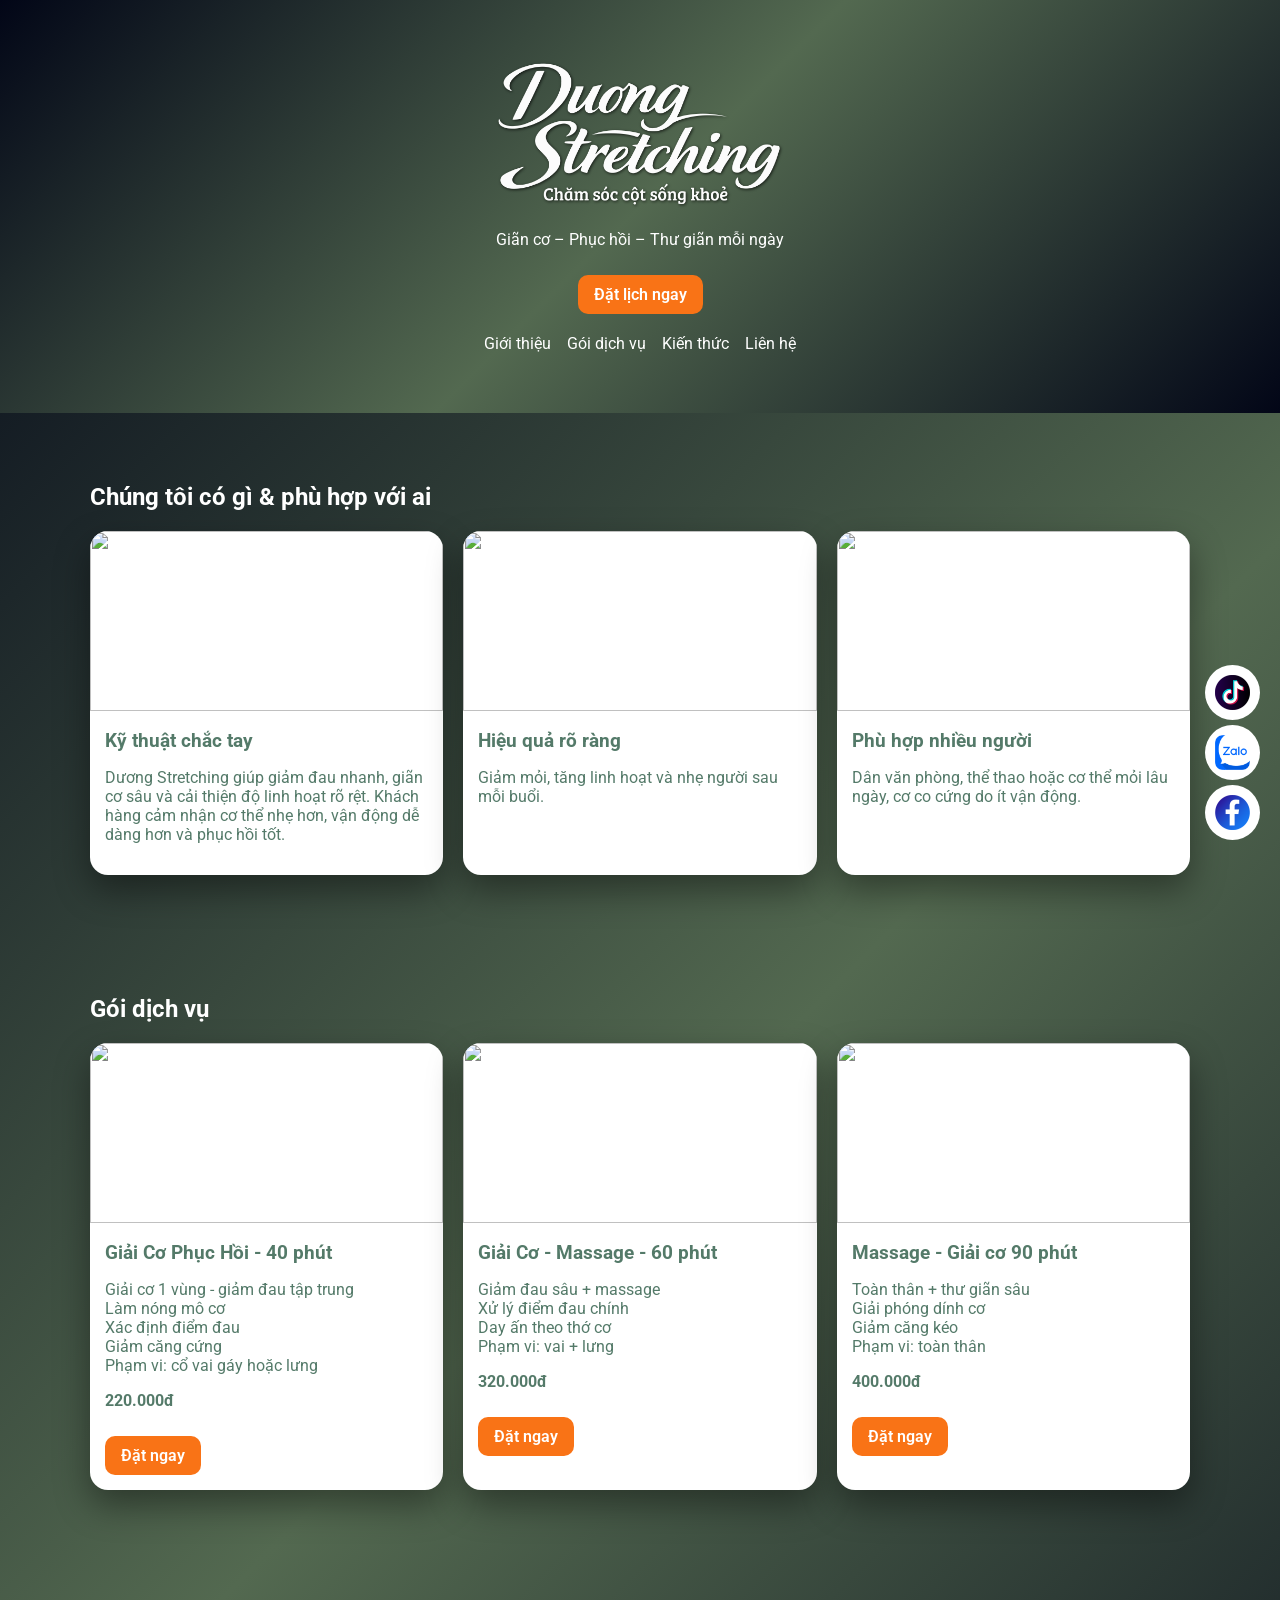
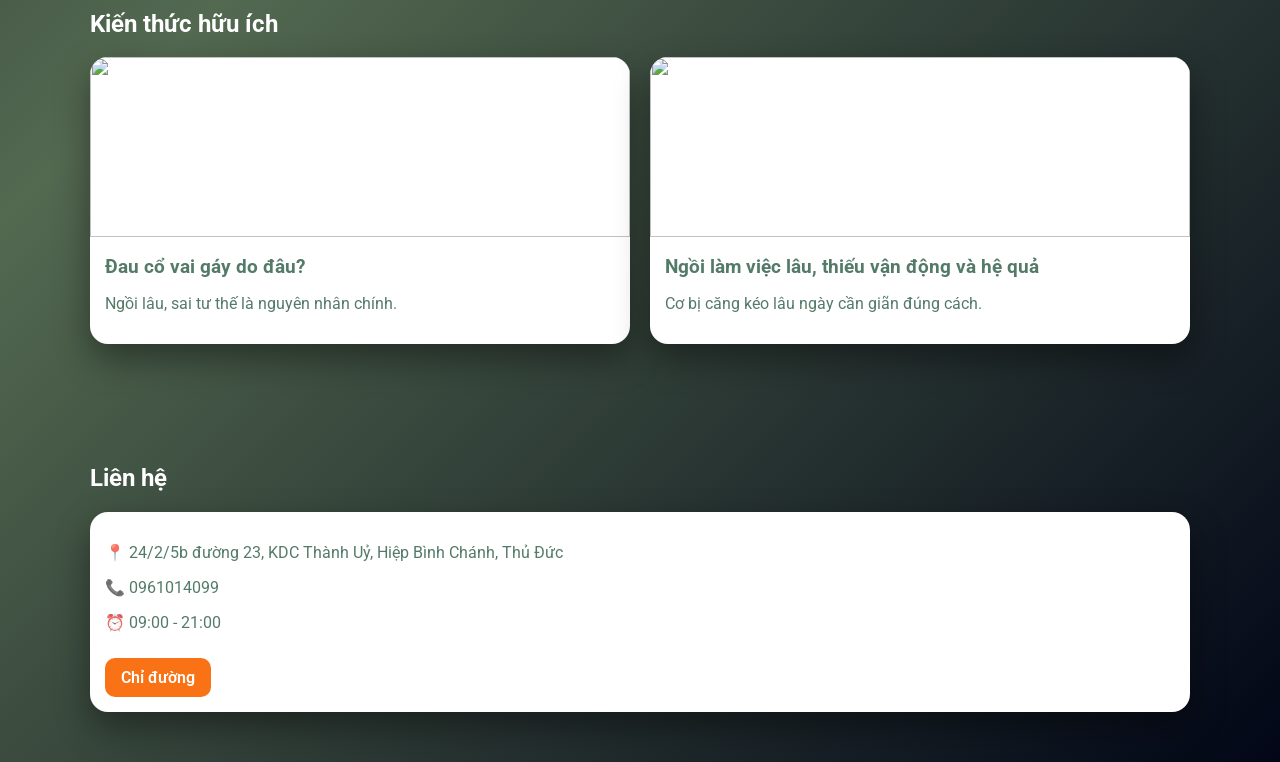
==== index.html @ f9e5c25d "Update index.html" ====
<!DOCTYPE html>
<html lang="vi">
<head>
<meta charset="UTF-8">
<meta name="viewport" content="width=device-width, initial-scale=1.0">
<title>Dương Stretching</title>

<link rel="preconnect" href="https://fonts.googleapis.com">
<link rel="preconnect" href="https://fonts.gstatic.com" crossorigin>
<link href="https://fonts.googleapis.com/css2?family=Roboto:ital,wght@0,100..900;1,100..900&display=swap" rel="stylesheet">
  
<style>
body{
  margin:0;
  font-family: "Roboto", sans-serif;
  background:linear-gradient(135deg,#020617,#536950,#020617);
  color:#ffffff;
  -webkit-font-smoothing: antialiased;
  -moz-osx-font-smoothing: grayscale;
}
/* HEADER */
header{
  padding:60px 20px;
  text-align:center;background:linear-gradient(135deg,#020617,#536950,#020617);
}

h1{font-size:42px;margin:0}
.highlight{color:#fff}
p{
  color:#21523cc4;
  opacity:1;
}
nav{
  margin-top:20px;
  display:flex;
  justify-content:center;
  flex-wrap:nowrap;
  overflow-x:auto;
  scroll-behavior:smooth;
}

nav a{
  margin:0 8px;
  color:#ffffff;
  text-decoration:none;
  white-space:nowrap;
  flex-shrink:0;
}
nav a:hover{color:#f97316}

/* SECTION */
section{
  padding:50px 20px;
  max-width:1100px;
  margin:auto;
}

.grid{
  display:grid;
  grid-template-columns:repeat(auto-fit,minmax(280px,1fr));
  gap:20px;
}

/* CARD */
.card{
  background:#ffffff;
  border-radius:18px;
  overflow:hidden;
  box-shadow:0 15px 35px rgba(0,0,0,0.4);
  transition:0.3s;
  cursor:pointer;
}
.card:hover{
  transform:translateY(-8px) scale(1.02);
}
.card img{
  width:100%;
  height:180px;
  object-fit:cover;
}
.card-content{
  padding:15px;
  color:#21523cc4;
}
.card h3{margin:0 0 10px}

/* BUTTON */
.cta{
  display:inline-block;
  margin-top:10px;
  padding:10px 16px;
  background:#f97316;
  border-radius:10px;
  color:#fff;
  text-decoration:none;
  font-weight:600;
}

/* FLOAT BUTTON */
.float-btn{
  position:fixed;
  right:20px;
  width:55px;
  height:55px;
  border-radius:50%;
  display:flex;
  align-items:center;
  justify-content:center;
  z-index:999;

  animation: shake 6s infinite;
  will-change: transform;
}
.float-btn:hover{
  animation: shake 0.6s;
}
  @keyframes shake {
  0%, 90%, 100% { transform: translateX(0); }
  92% { transform: translateX(-3px); }
  94% { transform: translateX(3px); }
  96% { transform: translateX(-3px); }
  98% { transform: translateX(3px); }
}
  .float-btn img{
  width:35px;
  height:35px;
}
.tiktok{bottom:180px;background:#fff}
.zalo{bottom:120px;background:#fff}
.fb{bottom:60px;background:#fff}
/* FOOTER */
footer{
  text-align:center;
  padding:20px;
  background:#536950;
}
</style>
</head>

<body>

<header>
<img src="Logo.png" style="height:150px;" class="logo">
<p style="color:#ffffff;">
  Giãn cơ – Phục hồi – Thư giãn mỗi ngày
</p>
<a class="cta" href="https://zalo.me/0961014099">Đặt lịch ngay</a>

<nav>
<a href="#gioithieu">Giới thiệu</a>
<a href="#banggia">Gói dịch vụ</a>
<a href="#blog">Kiến thức</a>
<a href="#lienhe">Liên hệ</a>
</nav>
</header>

<!-- GIỚI THIỆU -->
<section id="gioithieu">
<h2>Chúng tôi có gì & phù hợp với ai</h2>

<div class="grid">

<div class="card">
<img src="https://images.unsplash.com/photo-1600334129128-685c5582fd35">
<div class="card-content">
<h3>Kỹ thuật chắc tay</h3>
<p>Dương Stretching giúp giảm đau nhanh, giãn cơ sâu và cải thiện độ linh hoạt rõ rệt. Khách hàng cảm nhận cơ thể nhẹ hơn, vận động dễ dàng hơn và phục hồi tốt.</p>
</div>
</div>

<div class="card">
<img src="https://images.unsplash.com/photo-1588776814546-1ffcf47267a5">
<div class="card-content">
<h3>Hiệu quả rõ ràng</h3>
<p>Giảm mỏi, tăng linh hoạt và nhẹ người sau mỗi buổi.</p>
</div>
</div>

<div class="card">
<img src="https://images.unsplash.com/photo-1591343395902-1adcb454c4a2">
<div class="card-content">
<h3>Phù hợp nhiều người</h3>
<p>Dân văn phòng, thể thao hoặc cơ thể mỏi lâu ngày, cơ co cứng do ít vận động.</p>
</div>
</div>

</div>
</section>

<!-- BẢNG GIÁ -->
<section id="banggia">
<h2>Gói dịch vụ</h2>

<div class="grid">

<div class="card">
<img src="https://images.unsplash.com/photo-1517836357463-d25dfeac3438">
<div class="card-content">
<h3>Giải Cơ Phục Hồi - 40 phút</h3>
<p>Giải cơ 1 vùng - giảm đau tập trung<br>
Làm nóng mô cơ<br>
Xác định điểm đau<br>
Giảm căng cứng<br>
Phạm vi: cổ vai gáy hoặc lưng</p>
<p><strong>220.000đ</strong></p>
<a class="cta" href="https://zalo.me/0961014099">Đặt ngay</a>
</div>
</div>

<div class="card">
<img src="https://images.unsplash.com/photo-1599058917212-d750089bc07e">
<div class="card-content">
<h3>Giải Cơ - Massage - 60 phút</h3>
<p>Giảm đau sâu + massage<br>
Xử lý điểm đau chính<br>
Day ấn theo thớ cơ<br>
Phạm vi: vai + lưng</p>
<p><strong>320.000đ</strong></p>
<a class="cta" href="https://zalo.me/0961014099">Đặt ngay</a>
</div>
</div>

<div class="card">
<img src="https://images.unsplash.com/photo-1545205597-3d9d02c29597">
<div class="card-content">
<h3>Massage - Giải cơ 90 phút</h3>
<p>Toàn thân + thư giãn sâu<br>
Giải phóng dính cơ<br>
Giảm căng kéo<br>
Phạm vi: toàn thân</p>
<p><strong>400.000đ</strong></p>
<a class="cta" href="https://zalo.me/0961014099">Đặt ngay</a>
</div>
</div>

</div>
</section>

<!-- BLOG -->
<section id="blog">
<h2>Kiến thức hữu ích</h2>

<div class="grid">

<div class="card" onclick="window.location.href='dau-co-vai-gay.html'">
<img src="https://images.unsplash.com/photo-1583454110551-21f2fa2afe61">
<div class="card-content">
<h3>Đau cổ vai gáy do đâu?</h3>
<p>Ngồi lâu, sai tư thế là nguyên nhân chính.</p>
</div>
</div>

<div class="card" onclick="window.location.href='ngoi-lam-viec-lau.html'">
<img src="https://images.unsplash.com/photo-1594737625785-cb1c5d0c7b0f">
<div class="card-content">
<h3>Ngồi làm việc lâu, thiếu vận động và hệ quả</h3>
<p>Cơ bị căng kéo lâu ngày cần giãn đúng cách.</p>
</div>
</div>

</div>
</section>

<!-- LIÊN HỆ -->
<section id="lienhe">
<h2>Liên hệ</h2>

<div class="card">
<div class="card-content">
<p>📍 24/2/5b đường 23, KDC Thành Uỷ, Hiệp Bình Chánh, Thủ Đức</p>
<p>📞 0961014099</p>
<p>⏰ 09:00 - 21:00</p>
<a class="cta" href="https://maps.app.goo.gl/8fhPczKwHspt1KxB7">Chỉ đường</a>
</div>
</div>

</section>

<!-- FLOAT BUTTON -->
<a class="float-btn tiktok" href="https://www.tiktok.com/@duongtrilieu94" target="blank"><img src="tiktok.png"></a>
<a class="float-btn zalo" href="https://zalo.me/0961014099" target="blank"><img src="zalo.png"></a>
<a class="float-btn fb" href="https://www.facebook.com/profile.php?id=100063481373618" target="blank"><img src="facebook.png"></a>
</body>
</html>
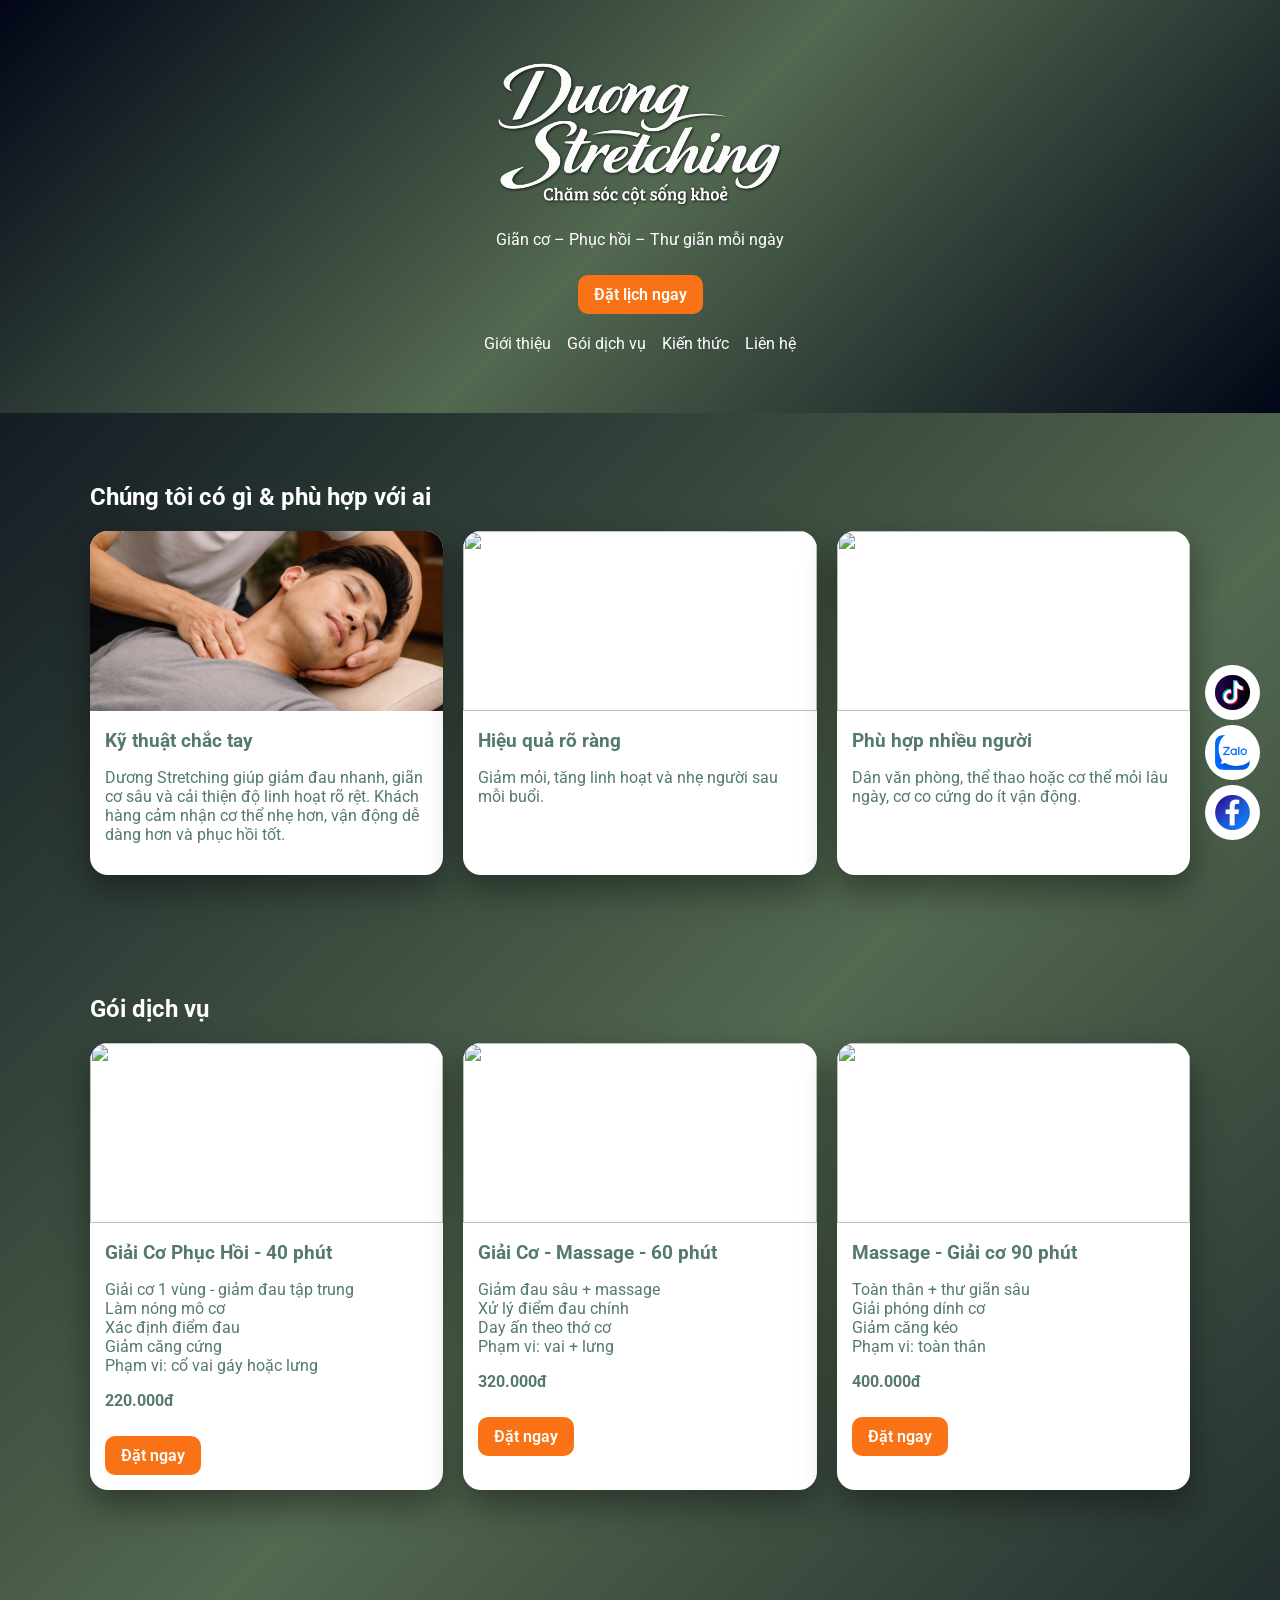
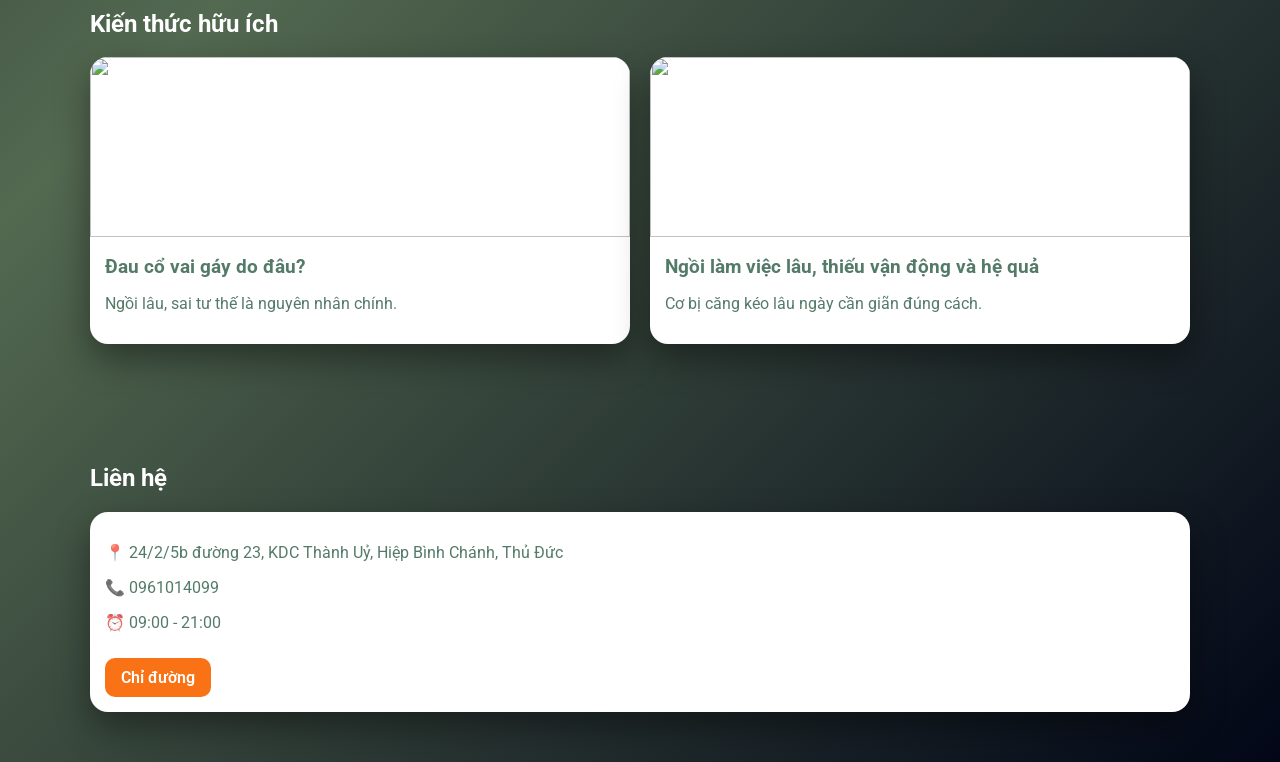
==== commit 78f98501: "Update index.html" ====
--- a/index.html
+++ b/index.html
@@ -161,7 +161,7 @@
 <div class="grid">
 
 <div class="card">
-<img src="https://images.unsplash.com/photo-1600334129128-685c5582fd35">
+<img src="ky-thuat-chac-tay.png">
 <div class="card-content">
 <h3>Kỹ thuật chắc tay</h3>
 <p>Dương Stretching giúp giảm đau nhanh, giãn cơ sâu và cải thiện độ linh hoạt rõ rệt. Khách hàng cảm nhận cơ thể nhẹ hơn, vận động dễ dàng hơn và phục hồi tốt.</p>
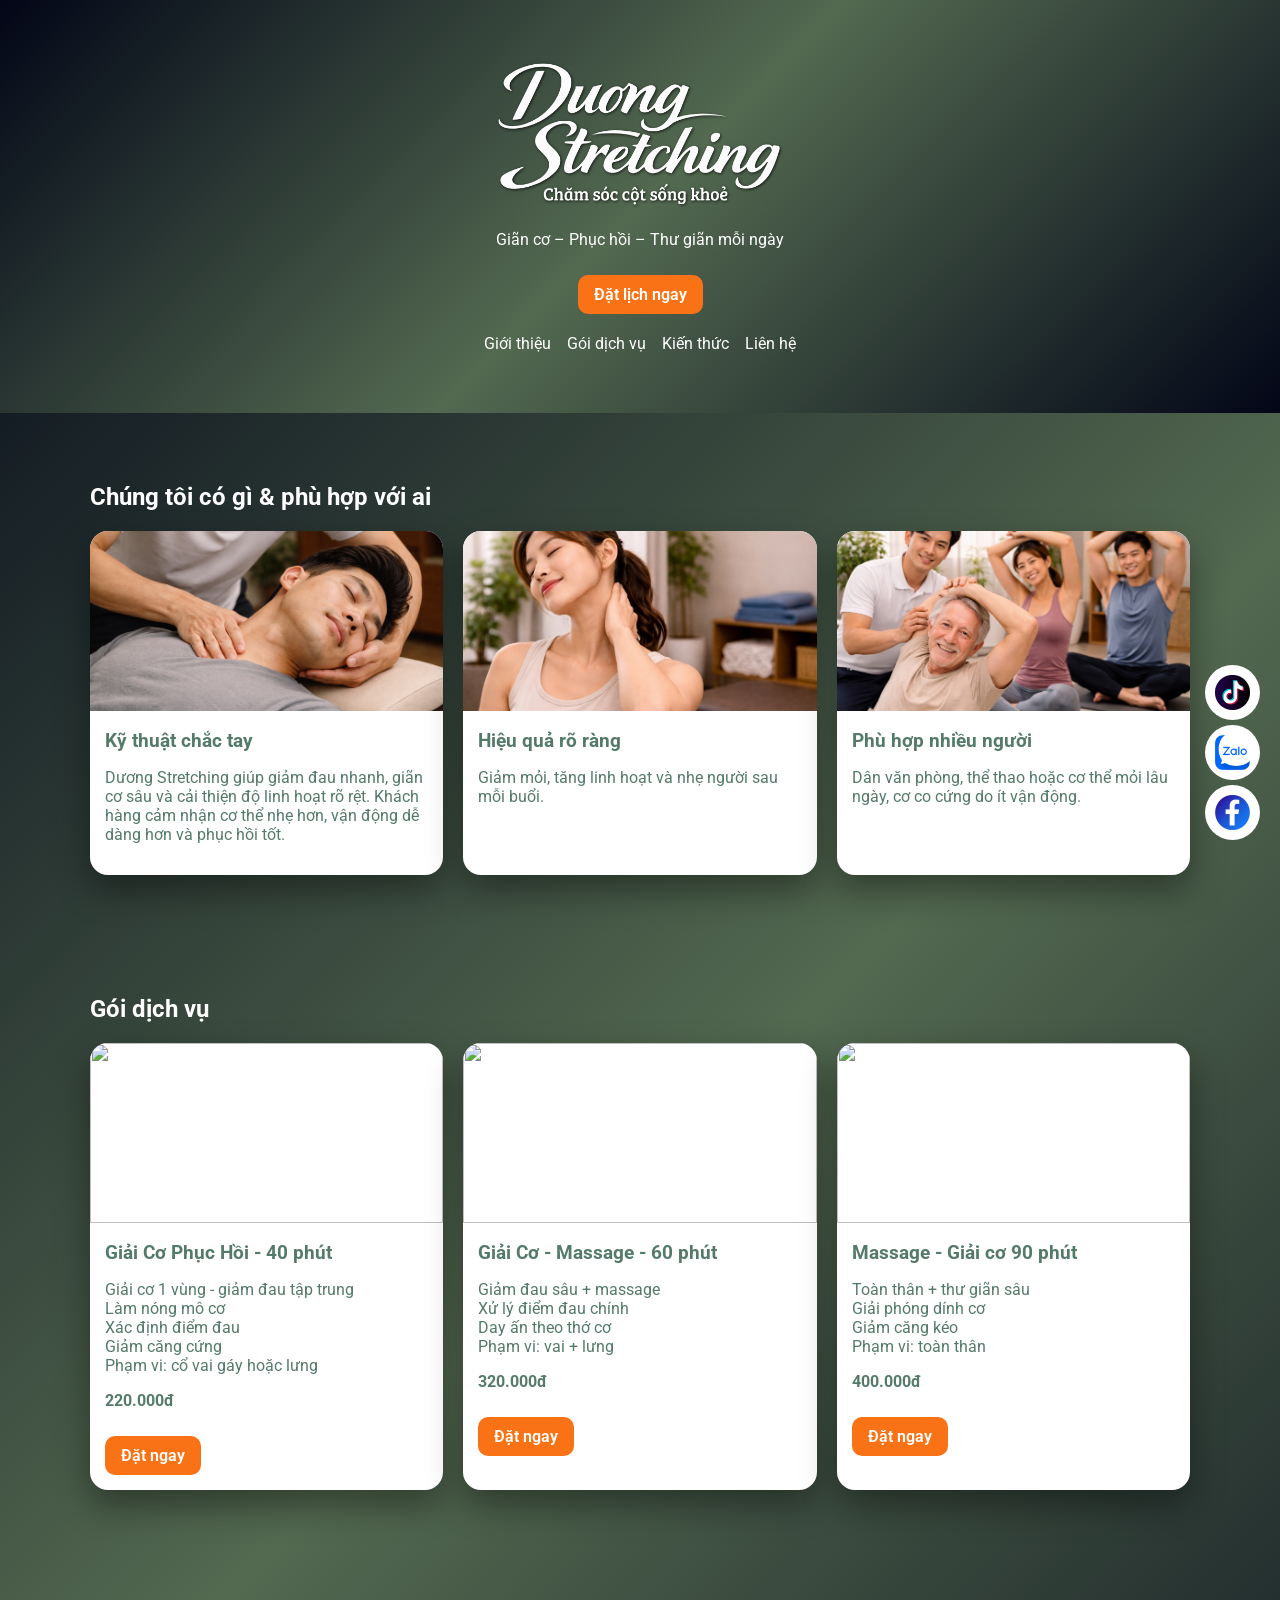
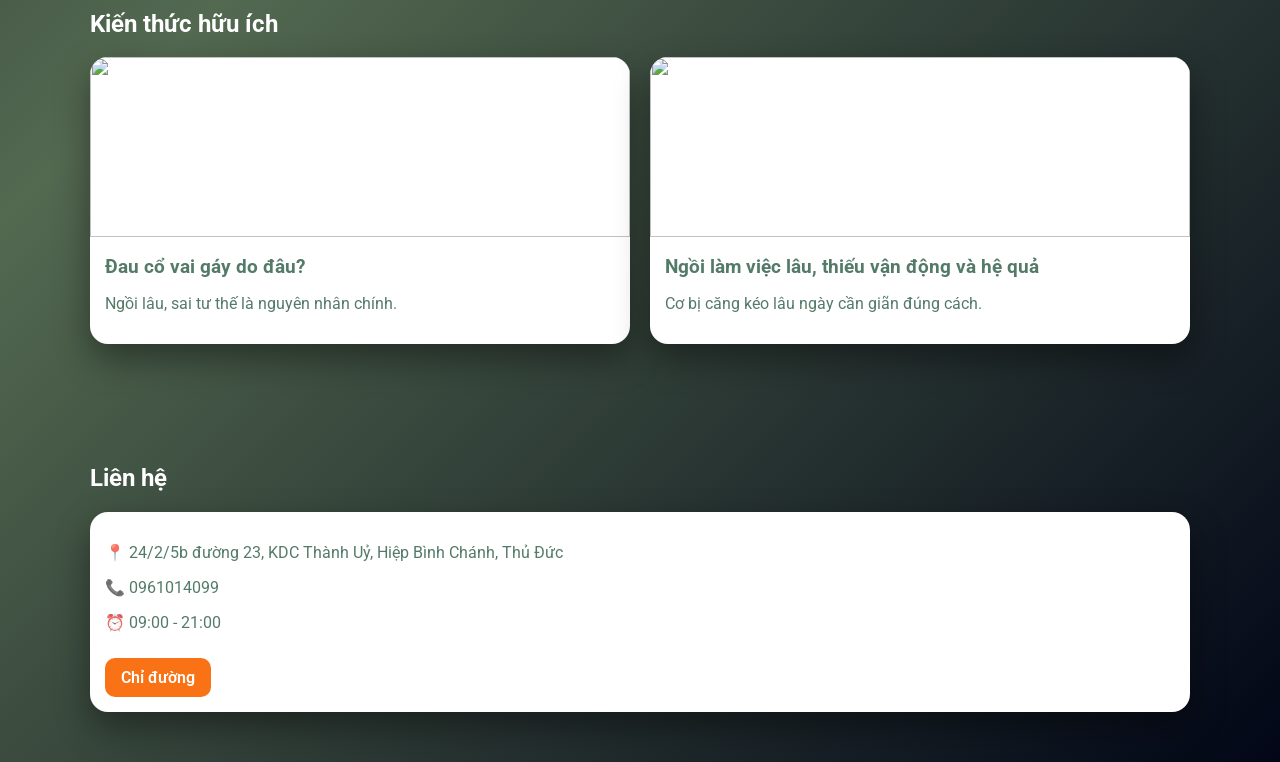
==== commit f3c31939: "Update index.html" ====
--- a/index.html
+++ b/index.html
@@ -169,7 +169,7 @@
 </div>
 
 <div class="card">
-<img src="https://images.unsplash.com/photo-1588776814546-1ffcf47267a5">
+<img src="hieu-qua-ro-rang.png">
 <div class="card-content">
 <h3>Hiệu quả rõ ràng</h3>
 <p>Giảm mỏi, tăng linh hoạt và nhẹ người sau mỗi buổi.</p>
@@ -177,7 +177,7 @@
 </div>
 
 <div class="card">
-<img src="https://images.unsplash.com/photo-1591343395902-1adcb454c4a2">
+<img src="phu-hop-voi-nhieu-nguoi.png">
 <div class="card-content">
 <h3>Phù hợp nhiều người</h3>
 <p>Dân văn phòng, thể thao hoặc cơ thể mỏi lâu ngày, cơ co cứng do ít vận động.</p>
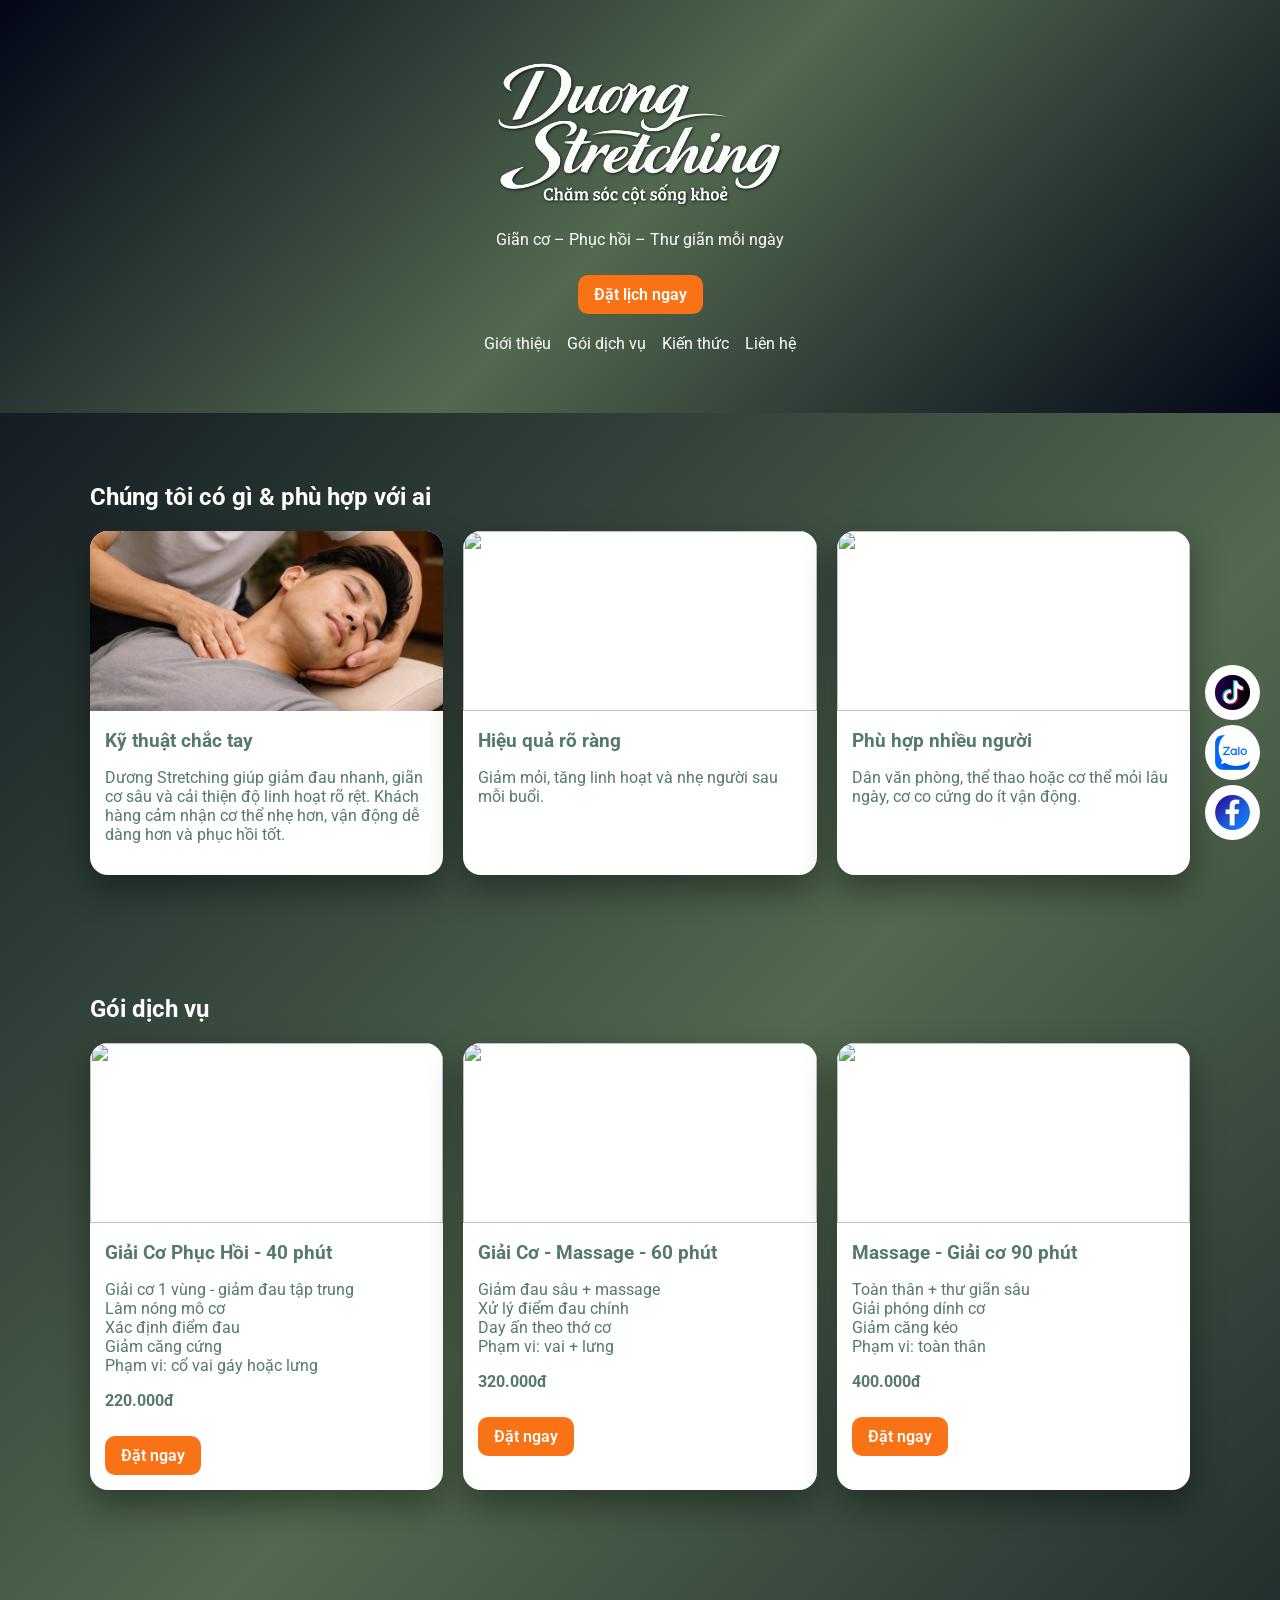
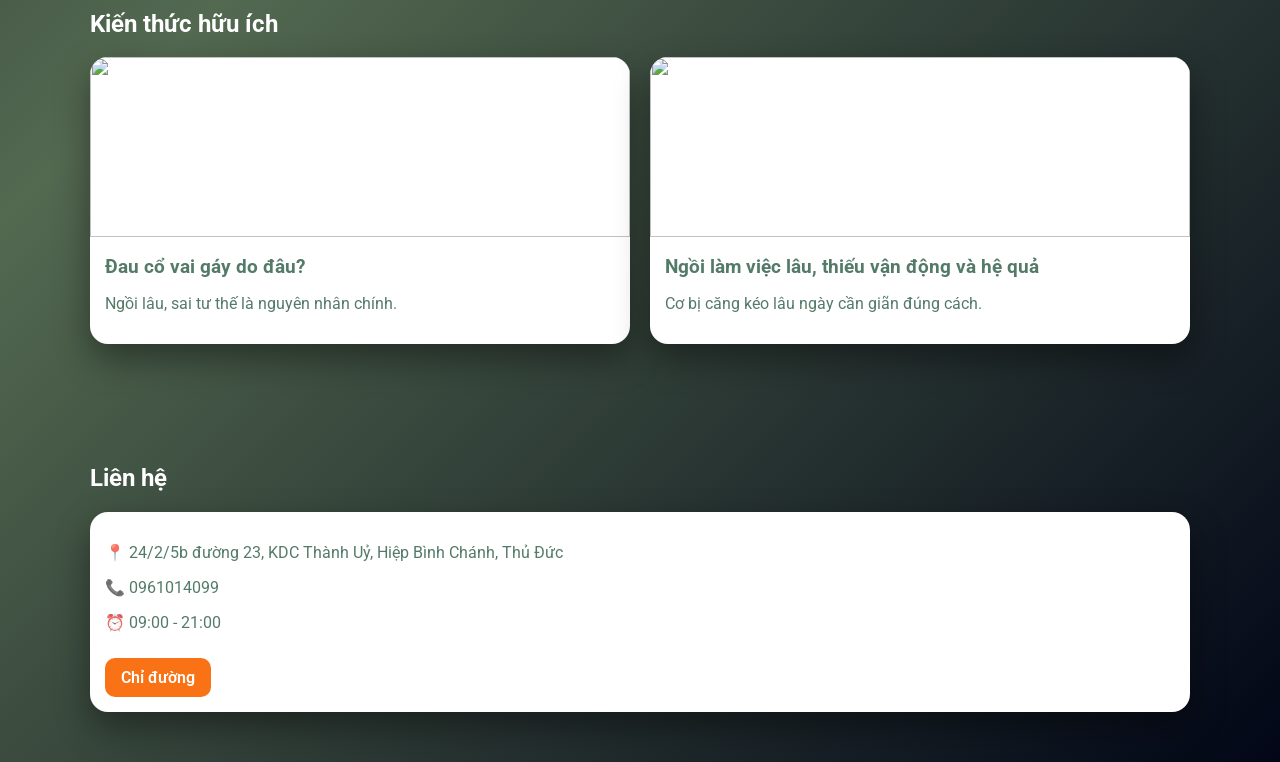
==== commit 2f279abf: "Update index.html" ====
--- a/index.html
+++ b/index.html
@@ -161,7 +161,7 @@
 <div class="grid">
 
 <div class="card">
-<img src="ky-thuat-chac-tay.png">
+<img src="image/ky-thuat-chac-tay.png">
 <div class="card-content">
 <h3>Kỹ thuật chắc tay</h3>
 <p>Dương Stretching giúp giảm đau nhanh, giãn cơ sâu và cải thiện độ linh hoạt rõ rệt. Khách hàng cảm nhận cơ thể nhẹ hơn, vận động dễ dàng hơn và phục hồi tốt.</p>
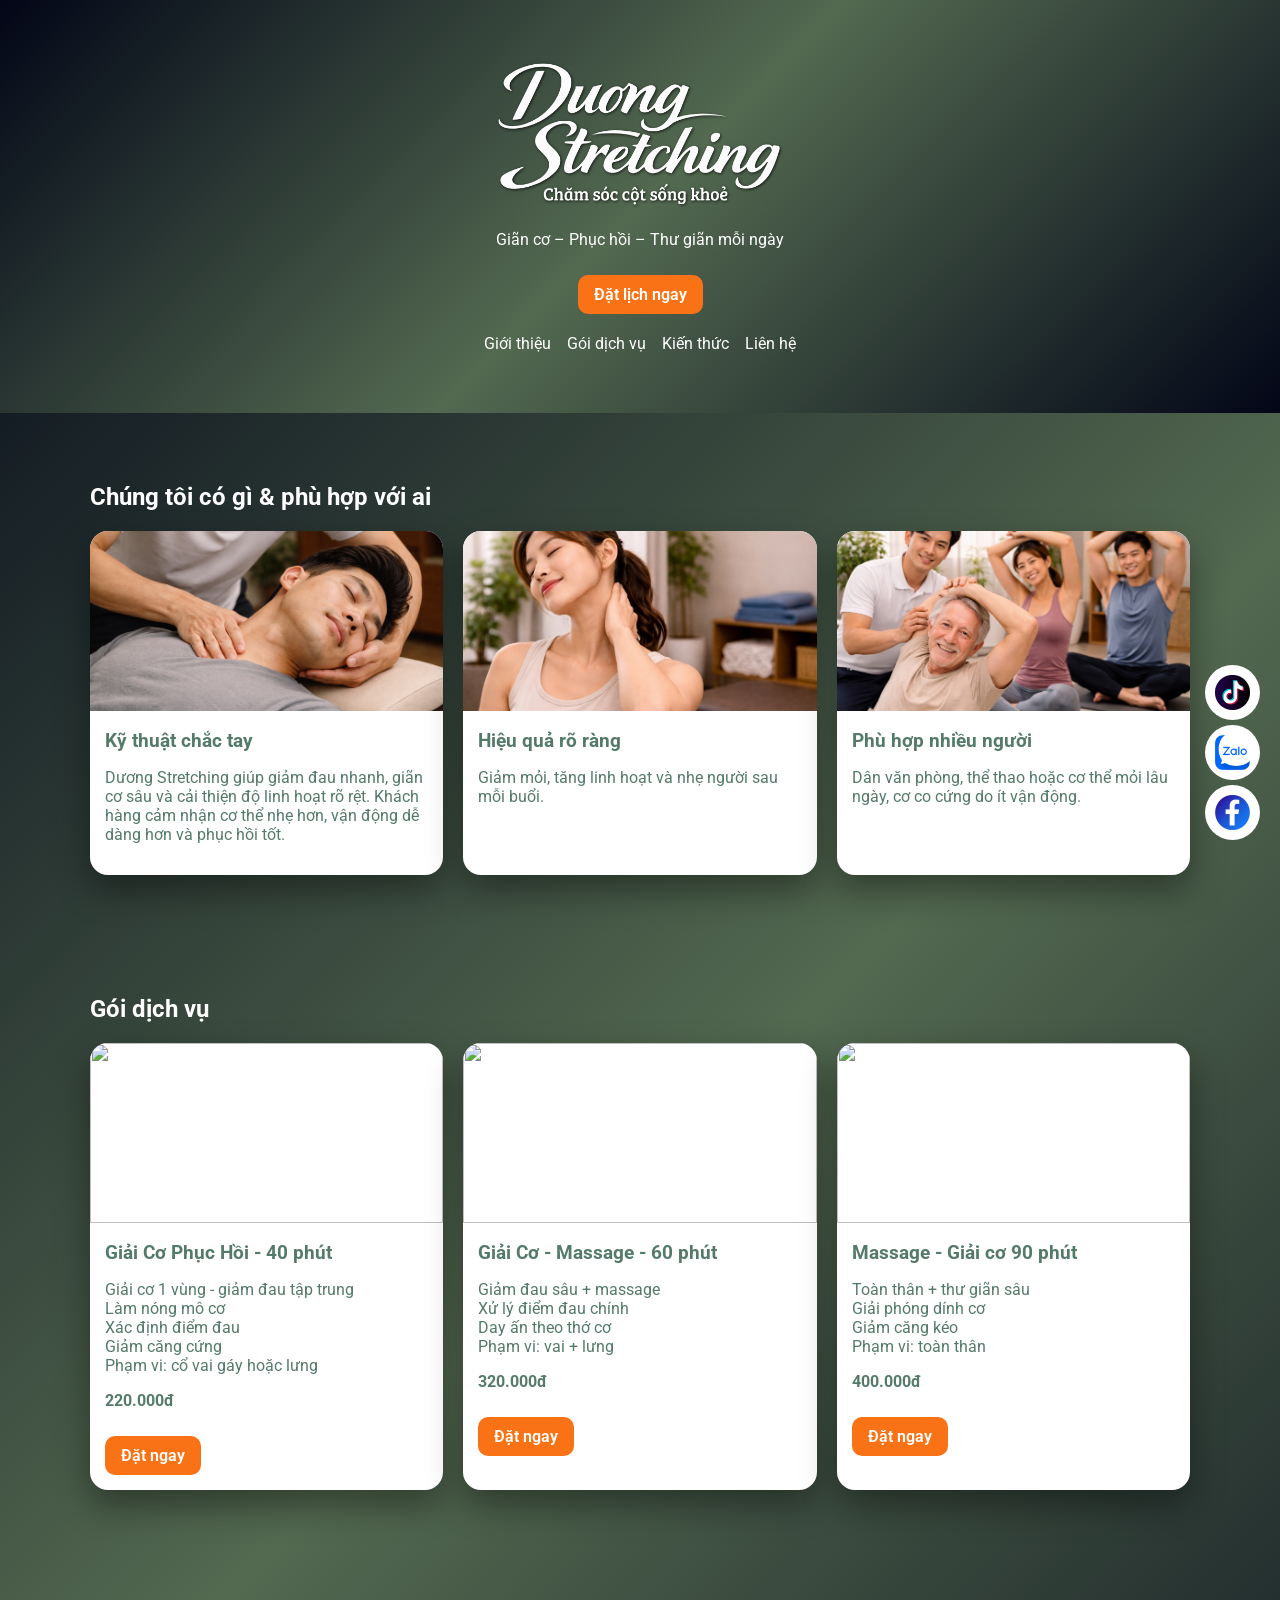
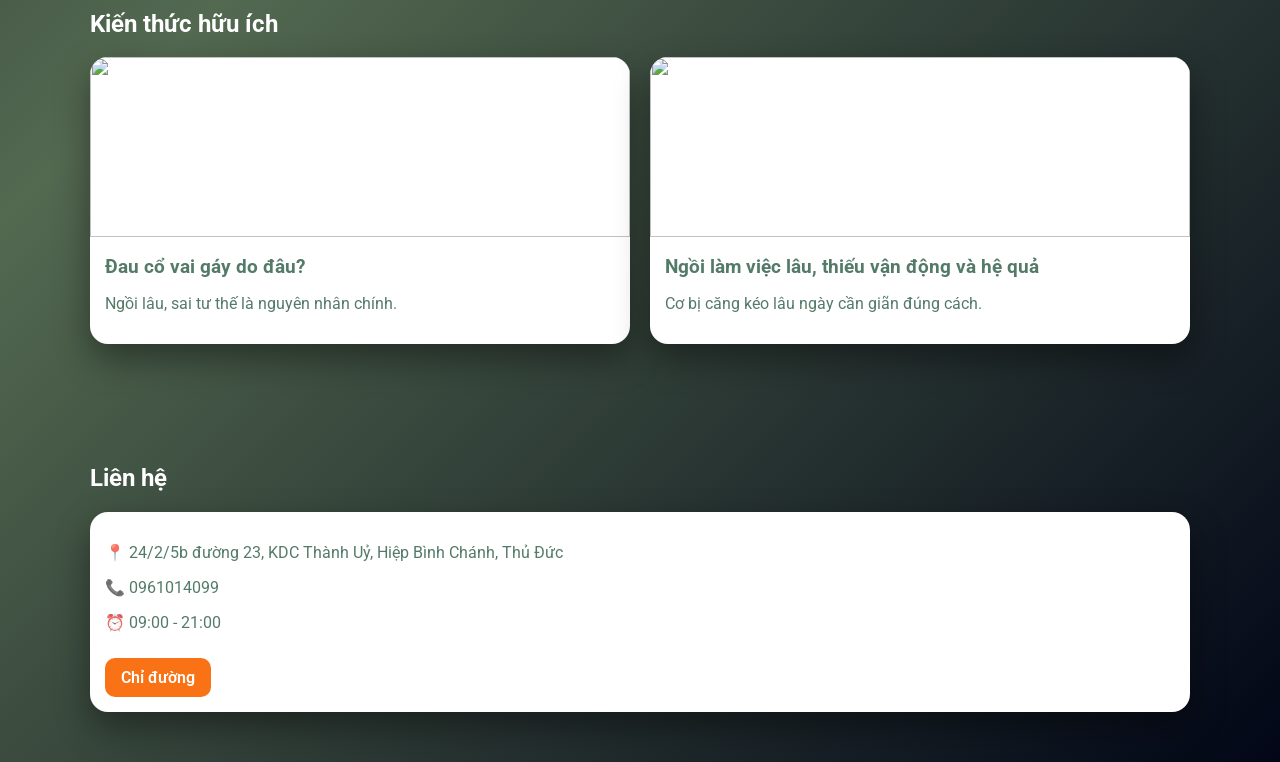
==== commit ffee2208: "Update index.html" ====
--- a/index.html
+++ b/index.html
@@ -169,7 +169,7 @@
 </div>
 
 <div class="card">
-<img src="hieu-qua-ro-rang.png">
+<img src="image/hieu-qua-ro-rang.png">
 <div class="card-content">
 <h3>Hiệu quả rõ ràng</h3>
 <p>Giảm mỏi, tăng linh hoạt và nhẹ người sau mỗi buổi.</p>
@@ -177,7 +177,7 @@
 </div>
 
 <div class="card">
-<img src="phu-hop-voi-nhieu-nguoi.png">
+<img src="image/phu-hop-voi-nhieu-nguoi.png">
 <div class="card-content">
 <h3>Phù hợp nhiều người</h3>
 <p>Dân văn phòng, thể thao hoặc cơ thể mỏi lâu ngày, cơ co cứng do ít vận động.</p>
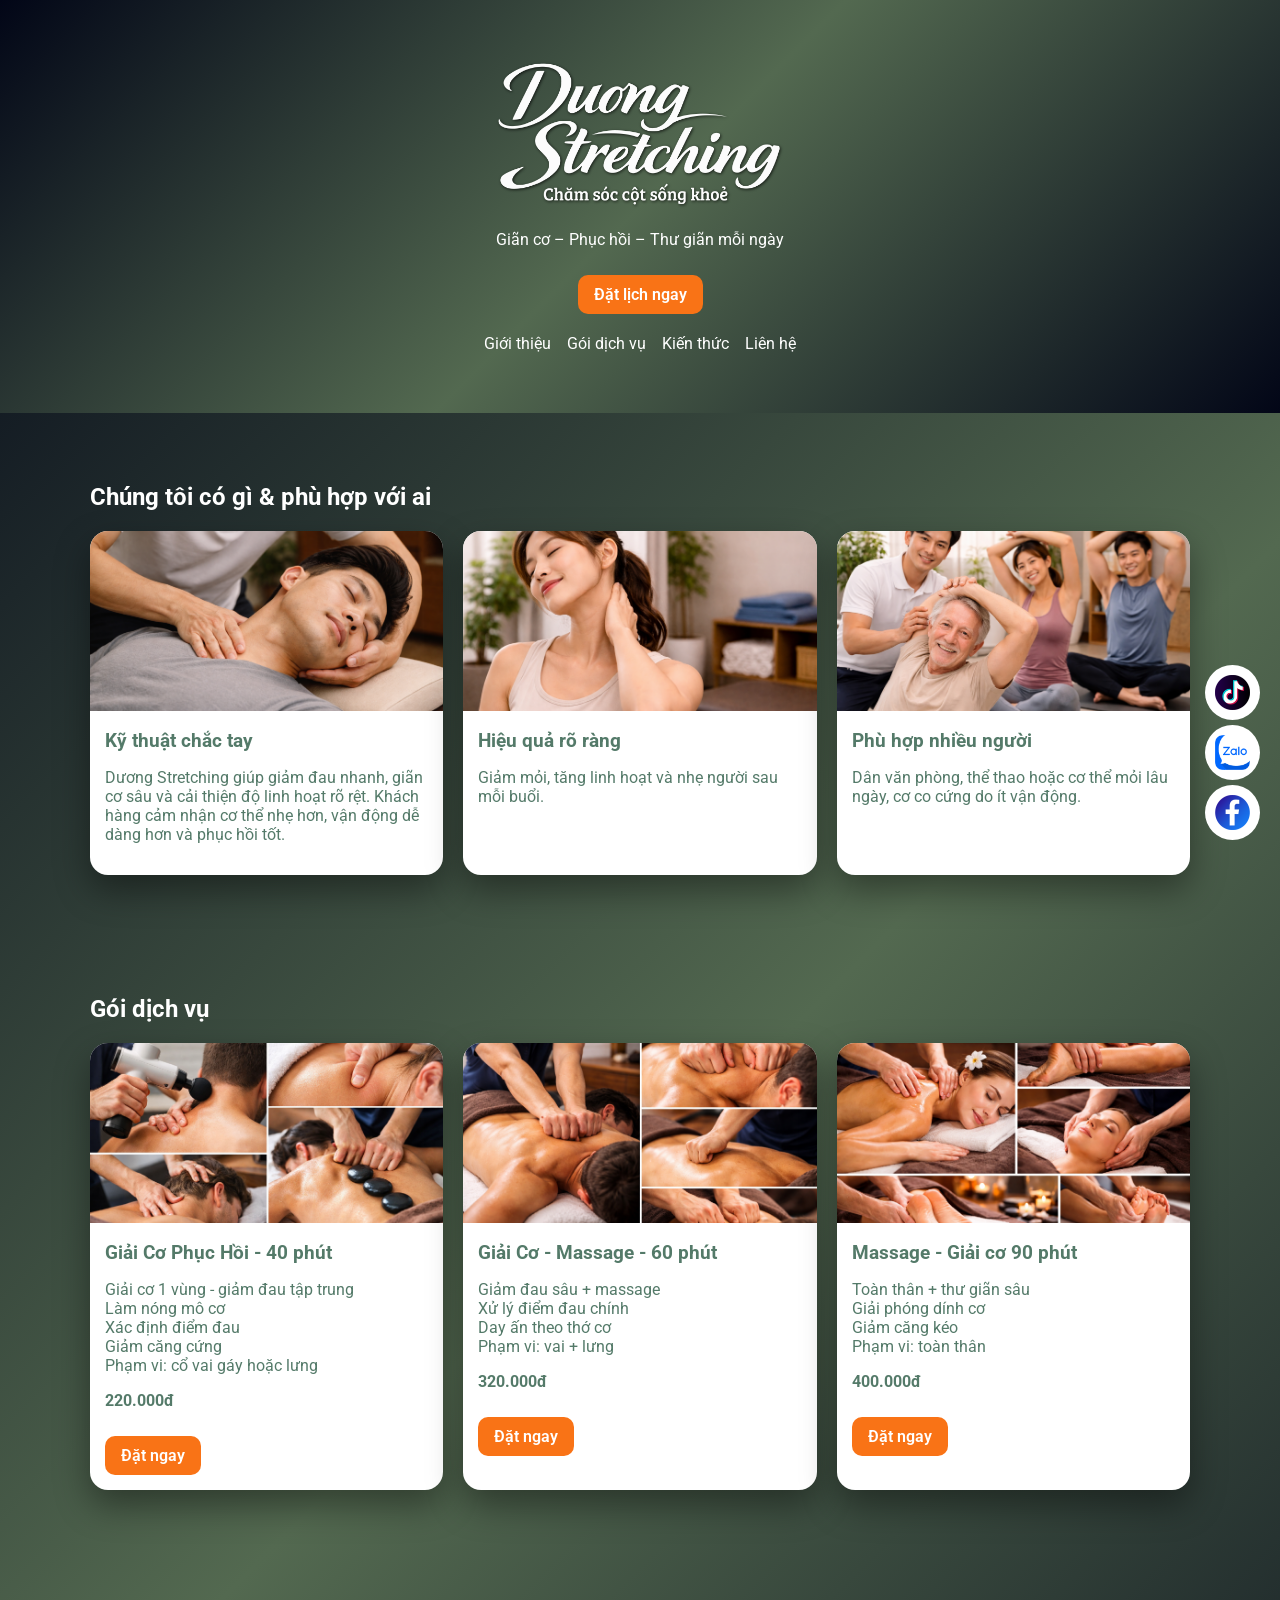
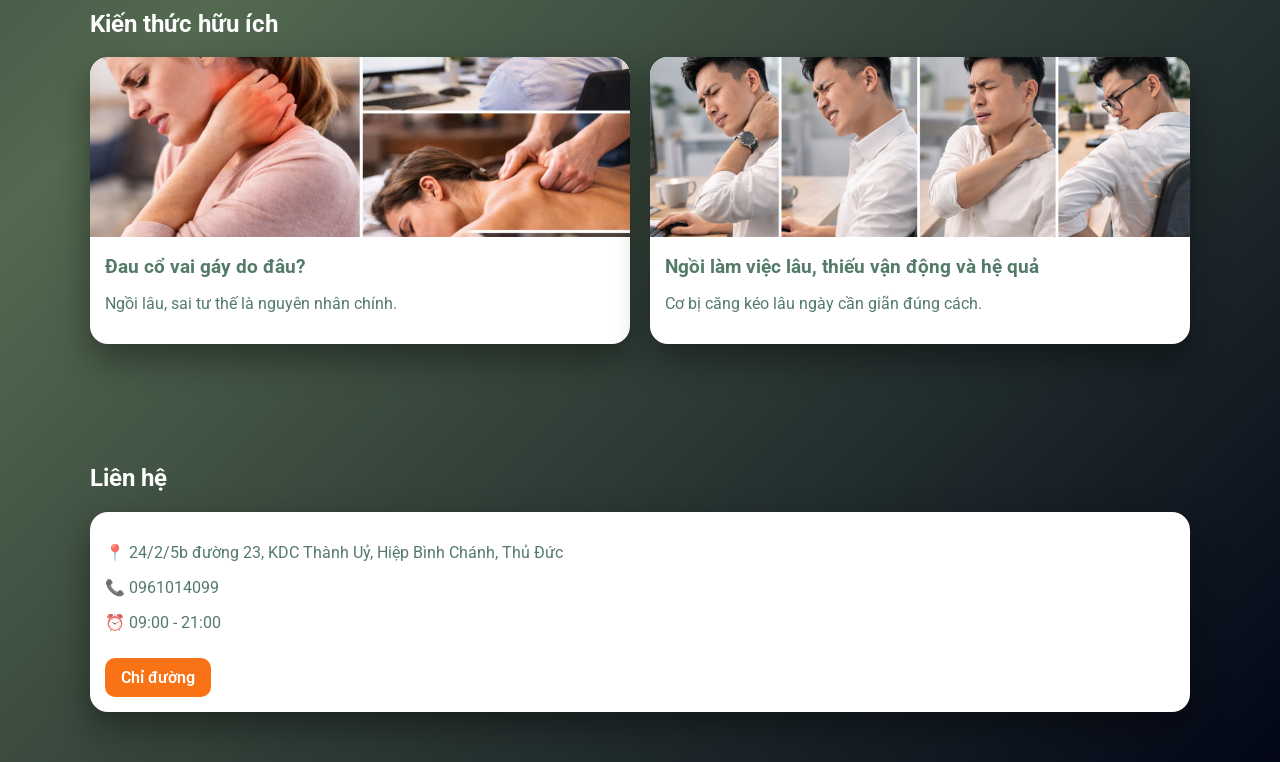
==== commit 50768730: "Update index.html" ====
--- a/index.html
+++ b/index.html
@@ -73,6 +73,13 @@
 .card:hover{
   transform:translateY(-8px) scale(1.02);
 }
+.no-click{
+  cursor: default;
+}
+
+.no-click:hover{
+  transform: none;
+}
 .card img{
   width:100%;
   height:180px;
@@ -160,15 +167,15 @@
 
 <div class="grid">
 
-<div class="card">
+<div class="card no-click">
 <img src="image/ky-thuat-chac-tay.png">
 <div class="card-content">
 <h3>Kỹ thuật chắc tay</h3>
 <p>Dương Stretching giúp giảm đau nhanh, giãn cơ sâu và cải thiện độ linh hoạt rõ rệt. Khách hàng cảm nhận cơ thể nhẹ hơn, vận động dễ dàng hơn và phục hồi tốt.</p>
 </div>
 </div>
-
-<div class="card">
+  
+<div class="card no-click">
 <img src="image/hieu-qua-ro-rang.png">
 <div class="card-content">
 <h3>Hiệu quả rõ ràng</h3>
@@ -176,7 +183,7 @@
 </div>
 </div>
 
-<div class="card">
+<div class="card no-click">
 <img src="image/phu-hop-voi-nhieu-nguoi.png">
 <div class="card-content">
 <h3>Phù hợp nhiều người</h3>
@@ -193,8 +200,8 @@
 
 <div class="grid">
 
-<div class="card">
-<img src="https://images.unsplash.com/photo-1517836357463-d25dfeac3438">
+<div class="card no-click">
+<img src="image/giai-co-phuc-hoi-40phut.png">
 <div class="card-content">
 <h3>Giải Cơ Phục Hồi - 40 phút</h3>
 <p>Giải cơ 1 vùng - giảm đau tập trung<br>
@@ -207,8 +214,8 @@
 </div>
 </div>
 
-<div class="card">
-<img src="https://images.unsplash.com/photo-1599058917212-d750089bc07e">
+<div class="card no-click">
+<img src="image/giaico-massage-60phut.png">
 <div class="card-content">
 <h3>Giải Cơ - Massage - 60 phút</h3>
 <p>Giảm đau sâu + massage<br>
@@ -220,8 +227,8 @@
 </div>
 </div>
 
-<div class="card">
-<img src="https://images.unsplash.com/photo-1545205597-3d9d02c29597">
+<div class="card no-click">
+<img src="image/massage-giaico-90phut.png">
 <div class="card-content">
 <h3>Massage - Giải cơ 90 phút</h3>
 <p>Toàn thân + thư giãn sâu<br>
@@ -243,7 +250,7 @@
 <div class="grid">
 
 <div class="card" onclick="window.location.href='dau-co-vai-gay.html'">
-<img src="https://images.unsplash.com/photo-1583454110551-21f2fa2afe61">
+<img src="image/dau-co-vai-gay-do-dau.png">
 <div class="card-content">
 <h3>Đau cổ vai gáy do đâu?</h3>
 <p>Ngồi lâu, sai tư thế là nguyên nhân chính.</p>
@@ -251,7 +258,7 @@
 </div>
 
 <div class="card" onclick="window.location.href='ngoi-lam-viec-lau.html'">
-<img src="https://images.unsplash.com/photo-1594737625785-cb1c5d0c7b0f">
+<img src="image/ngoi-lam-viec-lau.png">
 <div class="card-content">
 <h3>Ngồi làm việc lâu, thiếu vận động và hệ quả</h3>
 <p>Cơ bị căng kéo lâu ngày cần giãn đúng cách.</p>
